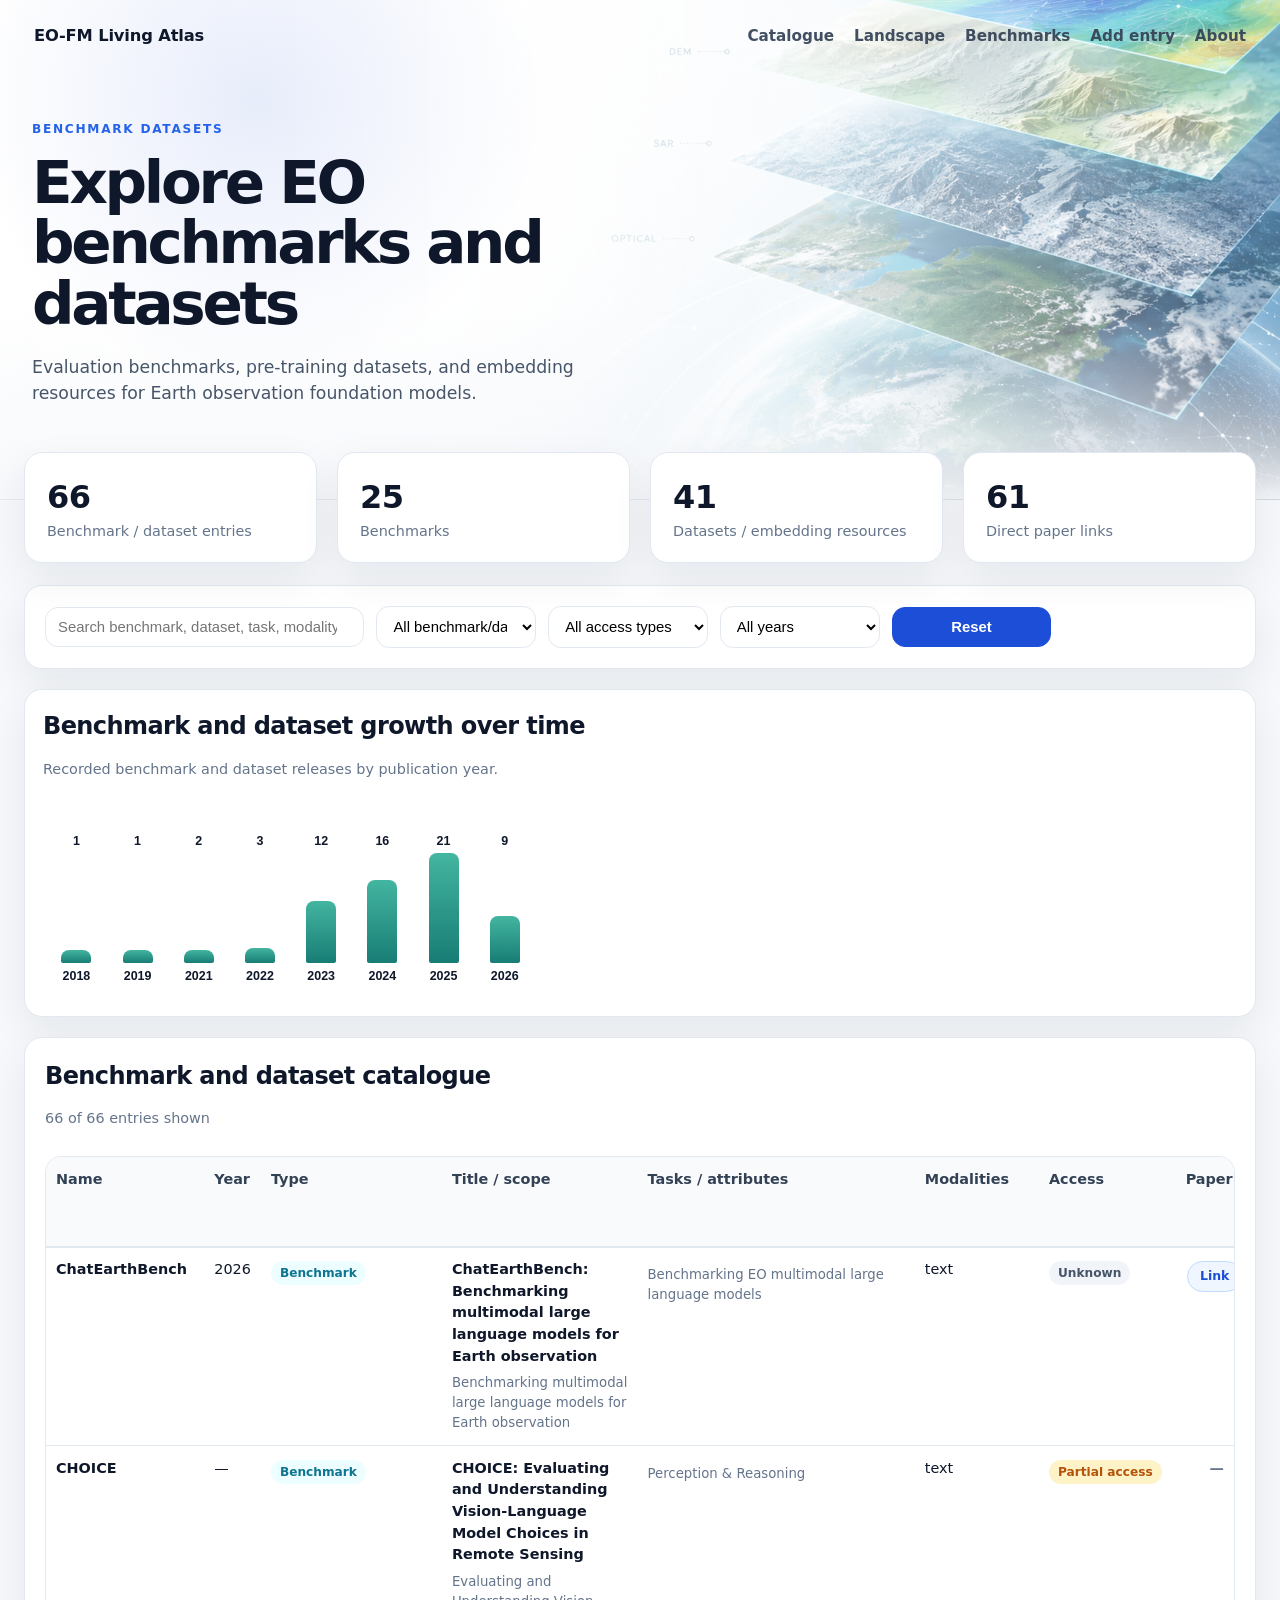
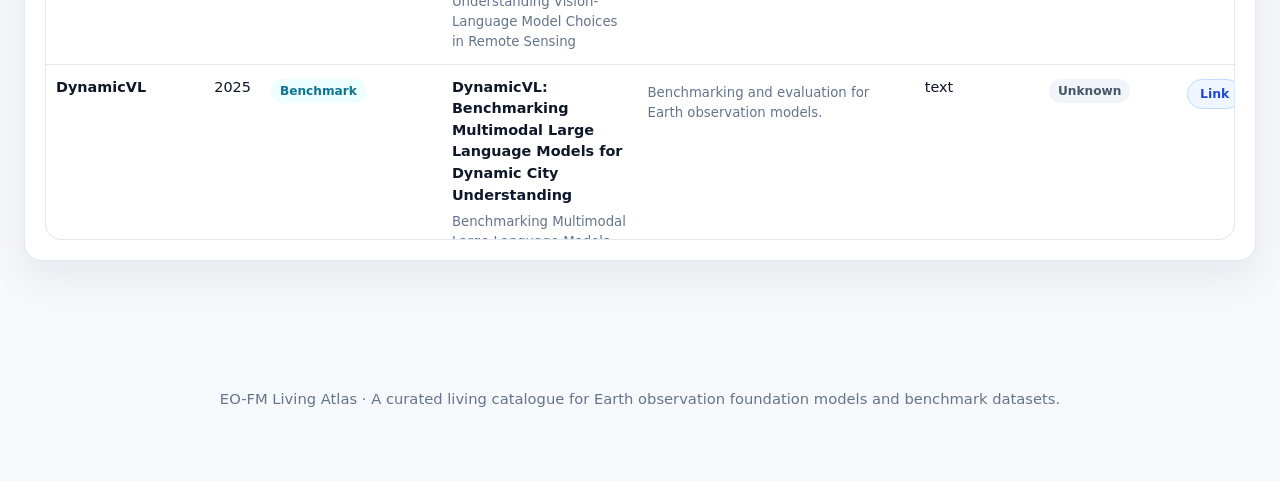
==== benchmarks-fixed.html @ 4a4c84ed "Add files via upload" ====
<!doctype html>
<html lang="en">
<head>
  <meta charset="utf-8">
  <meta name="viewport" content="width=device-width, initial-scale=1">
  <title>Benchmarks · EO-FM Living Atlas</title>
  <link rel="stylesheet" href="style.css">
</head>
<body>
  <header class="hero">
    <nav class="nav">
      <div class="brand">EO-FM Living Atlas</div>
      <div class="links">
        <a href="index.html">Catalogue</a>
        <a href="landscape.html">Landscape</a>
        <a href="benchmarks.html">Benchmarks</a>
        <a href="submit.html">Add entry</a>
        <a href="method.html">About</a>
      </div>
    </nav>

    <div class="hero-content">
      <p class="eyebrow">Benchmark datasets</p>
      <h1>Explore EO benchmarks and datasets</h1>
      <p class="subtitle">
        Evaluation benchmarks, pre-training datasets, and embedding resources
        for Earth observation foundation models.
      </p>
    </div>
  </header>

  <main class="container">
    <section class="stats" id="benchmarkStats"></section>

    <section class="panel controls-panel">
      <div class="toolbar">
        <input
          id="benchmarkSearch"
          type="search"
          placeholder="Search benchmark, dataset, task, modality, paper..."
        >
        <select id="typeFilter">
          <option value="">All benchmark/dataset types</option>
        </select>
        <select id="accessFilter">
          <option value="">All access types</option>
        </select>
        <select id="benchmarkYearFilter">
          <option value="">All years</option>
        </select>
        <button id="benchmarkResetBtn">Reset</button>
      </div>
    </section>

    <section class="panel timeline-panel">
      <div class="table-headline">
        <div>
          <h2>Benchmark and dataset growth over time</h2>
          <p class="muted">
            Recorded benchmark and dataset releases by publication year.
          </p>
        </div>
      </div>
      <div id="benchmarkTimeline" class="timeline-bars"></div>
    </section>

    <section class="panel table-panel full-width-panel">
      <div class="table-headline">
        <div>
          <h2>Benchmark and dataset catalogue</h2>
          <p id="benchmarkResultCount" class="muted"></p>
        </div>
      </div>

      <div class="table-wrap">
        <table id="benchmarksTable" class="benchmarks-table">
          <thead>
            <tr>
              <th>Name</th>
              <th>Year</th>
              <th>Type</th>
              <th>Title / scope</th>
              <th>Tasks / attributes</th>
              <th>Modalities</th>
              <th>Access</th>
              <th>Paper</th>
              <th>Code</th>
              <th>Dataset / project</th>
            </tr>
          </thead>
          <tbody></tbody>
        </table>
      </div>
    </section>
  </main>

  <footer>
    <p>
      EO-FM Living Atlas · A curated living catalogue for Earth observation
      foundation models and benchmark datasets.
    </p>
  </footer>

  <script src="benchmarks.js?v=20260707-4"></script>

  <script>
    (() => {
      const uniqueSorted = values =>
        [...new Set(values.filter(Boolean))]
          .sort((a, b) => String(a).localeCompare(String(b)));

      const normalizedAccess = entry => {
        const value = String(entry?.access || "").toLowerCase();

        if (value.includes("partial")) return "partial";
        if (value.includes("closed")) return "closed";
        if (value.includes("open")) return "open";
        return "unknown";
      };

      const accessNames = {
        open: "Open source",
        partial: "Partial access",
        closed: "Closed source",
        unknown: "Unknown"
      };

      buildFilters = function () {
        els.typeFilter.innerHTML =
          '<option value="">All benchmark/dataset types</option>';

        els.accessFilter.innerHTML =
          '<option value="">All access types</option>';

        els.yearFilter.innerHTML =
          '<option value="">All years</option>';

        const types = uniqueSorted(
          state.data.map(entry => entry.benchmark_type)
        );

        const accessTypes = uniqueSorted(
          state.data.map(normalizedAccess)
        );

        const years = [...new Set(
          state.data
            .map(entry => entry.publication_year)
            .filter(Boolean)
        )].sort((a, b) => b - a);

        for (const type of types) {
          els.typeFilter.insertAdjacentHTML(
            "beforeend",
            `<option value="${escapeHtml(type)}">${escapeHtml(type)}</option>`
          );
        }

        for (const access of accessTypes) {
          els.accessFilter.insertAdjacentHTML(
            "beforeend",
            `<option value="${access}">${accessNames[access]}</option>`
          );
        }

        for (const year of years) {
          els.yearFilter.insertAdjacentHTML(
            "beforeend",
            `<option value="${year}">${year}</option>`
          );
        }
      };

      applyFilters = function () {
        const query = els.search.value.trim().toLowerCase();
        const type = els.typeFilter.value;
        const access = els.accessFilter.value;
        const year = els.yearFilter.value;

        state.filtered = state.data.filter(entry => {
          if (query && !rowText(entry).includes(query)) return false;
          if (type && entry.benchmark_type !== type) return false;
          if (access && normalizedAccess(entry) !== access) return false;
          if (year && String(entry.publication_year || "") !== year) return false;
          return true;
        });

        renderTable();
      };

      renderTable = function () {
        els.tbody.innerHTML = "";
        els.resultCount.textContent =
          `${state.filtered.length} of ${state.data.length} entries shown`;

        for (const entry of state.filtered) {
          const row = document.createElement("tr");
          const datasetUrl = entry.dataset_url || entry.project_url;

          row.innerHTML = `
            <td class="name">
              <span>${escapeHtml(entry.name)}</span>
            </td>

            <td>${escapeHtml(entry.publication_year || "—")}</td>

            <td>
              ${tag(entry.benchmark_type || "Unknown", "paradigm")}
            </td>

            <td>
              <strong>${escapeHtml(truncate(entry.title, 120))}</strong>
              <div class="task-preview">
                ${escapeHtml(truncate(entry.scope, 150))}
              </div>
            </td>

            <td class="tasks-cell">
              <div class="task-preview">
                ${escapeHtml(truncate(entry.tasks, 180))}
              </div>
            </td>

            <td>
              ${escapeHtml(truncate(entry.modalities, 90))}
            </td>

            <td>
              ${tag(accessNames[normalizedAccess(entry)], normalizedAccess(entry))}
            </td>

            <td class="single-link">
              ${linkButton("Link", entry.paper_url)}
            </td>

            <td class="single-link">
              ${linkButton("Link", entry.code_url)}
            </td>

            <td class="single-link">
              ${linkButton("Link", datasetUrl)}
            </td>
          `;

          els.tbody.appendChild(row);
        }
      };
    })();
  </script>
</body>
</html>
---- style.css ----
:root {
  --bg: #f6f8fb;
  --card: #ffffff;
  --ink: #0f172a;
  --muted: #64748b;
  --line: #e2e8f0;
  --soft: #eef2ff;
  --accent: #1d4ed8;
  --accent-dark: #1e40af;
  --tag: #f1f5f9;
  --green: #15803d;
  --amber: #b45309;
  --red: #b91c1c;
  --violet: #6d28d9;
}

* { box-sizing: border-box; }

body {
  margin: 0;
  font-family: Inter, ui-sans-serif, system-ui, -apple-system, BlinkMacSystemFont, "Segoe UI", sans-serif;
  color: var(--ink);
  background:
    linear-gradient(180deg, rgba(246,248,251,0.94), rgba(246,248,251,1) 520px),
    url("assets/hero-eo-layers.png") top center / 100% auto no-repeat,
    var(--bg);
  line-height: 1.5;
}

a { color: var(--accent); text-decoration: none; }
a:hover { text-decoration: underline; }

.hero {
  position: relative;
  overflow: hidden;
  isolation: isolate;
  color: var(--ink);
  padding: 22px 28px 72px;
  min-height: 380px;
  background:
    linear-gradient(90deg, rgba(255,255,255,0.98) 0%, rgba(255,255,255,0.94) 38%, rgba(255,255,255,0.58) 62%, rgba(255,255,255,0.12) 100%),
    url("assets/hero-eo-layers.png") right center / cover no-repeat;
  border-bottom: 1px solid rgba(226,232,240,0.9);
}

.hero::after {
  content: "";
  position: absolute;
  inset: 0;
  z-index: -1;
  background:
    radial-gradient(circle at 20% 20%, rgba(29,78,216,0.10), transparent 26%),
    linear-gradient(180deg, rgba(255,255,255,0) 62%, rgba(246,248,251,0.98) 100%);
  pointer-events: none;
}

.nav {
  display: flex;
  align-items: center;
  justify-content: space-between;
  gap: 24px;
  max-width: 1480px;
  margin: 0 auto;
}

.brand { font-weight: 850; letter-spacing: 0.02em; font-size: 1.1rem; }
.links { display: flex; flex-wrap: wrap; gap: 16px; font-size: 0.95rem; }
.links a { color: #334155; font-weight: 750; }
.links a:hover { color: var(--accent); }

.hero-content { max-width: 1480px; margin: 46px auto 0; }
.eyebrow { text-transform: uppercase; letter-spacing: 0.12em; font-weight: 800; color: #1d4ed8; font-size: 0.78rem; margin: 0 0 8px; }
.eyebrow.dark { color: #475569; }

h1 { max-width: 760px; font-size: clamp(2.65rem, 5.2vw, 5.35rem); line-height: 0.98; margin: 10px 0 16px; letter-spacing: -0.055em; }
h2 { margin: 0 0 4px; }
.subtitle { max-width: 620px; font-size: 1.08rem; color: #475569; }

.container { max-width: 1480px; margin: -42px auto 70px; padding: 0 24px; position: relative; z-index: 3; }
.stats { display: grid; grid-template-columns: repeat(4, minmax(0, 1fr)); gap: 16px; margin-bottom: 18px; }
.stat-card, .panel { background: var(--card); border: 1px solid var(--line); border-radius: 20px; box-shadow: 0 16px 40px rgba(15,23,42,0.07); }
.stat-card { padding: 17px 20px; }
.stat-card .num { font-size: 1.9rem; font-weight: 850; letter-spacing: -0.02em; }
.stat-card .label, .muted { color: var(--muted); font-size: 0.9rem; }
.panel { padding: 18px; margin-bottom: 20px; }

.toolbar { display: grid; grid-template-columns: minmax(260px, 2fr) repeat(5, minmax(130px, 1fr)) auto; gap: 12px; align-items: center; }
input, select, button { border: 1px solid var(--line); border-radius: 13px; padding: 11px 12px; font-size: 0.93rem; background: white; }
button { background: var(--accent); color: white; border-color: var(--accent); font-weight: 800; cursor: pointer; }
button:hover { background: var(--accent-dark); }
button.ghost { background: #f8fafc; color: #334155; border-color: var(--line); }
button.ghost:hover { background: #eef2ff; }
.hint { color: var(--muted); margin: 12px 2px 0; font-size: 0.92rem; }

.catalogue-layout { display: grid; grid-template-columns: minmax(860px, 1fr) 420px; gap: 20px; align-items: start; }
.table-panel { min-width: 0; }
.detail-panel { position: sticky; top: 16px; max-height: calc(100vh - 32px); overflow: auto; }
.table-headline { display: flex; align-items: center; justify-content: space-between; gap: 16px; margin-bottom: 12px; }
.table-wrap { width: 100%; overflow: auto; border: 1px solid var(--line); border-radius: 16px; max-height: 76vh; }

table { border-collapse: separate; border-spacing: 0; width: 100%; min-width: 1660px; font-size: 0.91rem; }
th, td { border-bottom: 1px solid var(--line); padding: 12px 10px; vertical-align: top; text-align: left; }
th { color: #334155; background: #f8fafc; position: sticky; top: 0; z-index: 2; box-shadow: 0 1px 0 var(--line); }
tbody tr { cursor: pointer; }
tbody tr:hover { background: #f8fafc; }
tbody tr.selected { background: #eff6ff; outline: 2px solid #bfdbfe; outline-offset: -2px; }
.name { font-weight: 850; min-width: 155px; }
.name small { display: block; color: var(--muted); font-weight: 600; margin-top: 4px; }
.tasks-cell { min-width: 255px; }
.task-preview { color: var(--muted); font-size: 0.83rem; margin-top: 6px; }
.more { color: var(--muted); font-size: .78rem; }

.badge { display: inline-block; border-radius: 999px; padding: 3px 9px; margin: 2px 4px 2px 0; background: var(--tag); color: #334155; font-size: 0.76rem; white-space: nowrap; font-weight: 650; }
.badge.arch { background: #ede9fe; color: var(--violet); }
.badge.task { background: #e0f2fe; color: #075985; }
.badge.paradigm { background: #ecfeff; color: #0e7490; }
.badge.open, .badge.Open { background: #dcfce7; color: var(--green); }
.badge.partial, .badge.Partial { background: #fef3c7; color: var(--amber); }
.badge.closed, .badge.Closed { background: #fee2e2; color: var(--red); }
.badge.unknown, .badge.Unknown { background: #f1f5f9; color: #475569; }

.links-cell { min-width: 130px; }
.single-link { min-width: 82px; text-align: center; }
.empty-link { color: var(--muted); font-weight: 700; }
.link-pill { display: inline-flex; align-items: center; border: 1px solid #bfdbfe; color: #1d4ed8; background: #eff6ff; border-radius: 999px; padding: 5px 12px; margin: 2px 4px 2px 0; font-size: 0.78rem; font-weight: 800; }
.link-pill:hover { background: #dbeafe; text-decoration: none; }

.details { color: var(--ink); background: #f8fafc; border: 1px solid var(--line); border-radius: 16px; padding: 16px; }
.details.empty { color: var(--muted); }
.detail-title-row { margin-bottom: 12px; }
.detail-actions { display: flex; flex-wrap: wrap; gap: 6px; margin-bottom: 16px; }
.detail-section { border-top: 1px solid var(--line); padding-top: 12px; margin-top: 12px; }
.detail-section h3 { margin: 0 0 6px; font-size: .95rem; color: #334155; }
.detail-section p { margin: 0; }
.task-strip { margin: 4px 0 8px; }
.detail-grid { display: grid; grid-template-columns: 135px 1fr; gap: 8px 14px; margin-top: 14px; border-top: 1px solid var(--line); padding-top: 14px; }
.detail-key { font-weight: 850; color: #334155; }

footer { text-align: center; color: var(--muted); padding: 32px 20px 54px; }
.hero.small { padding-bottom: 64px; min-height: 310px; background-position: right center; }
.hero.small .hero-content { margin-top: 44px; }
.hero.small h1 { font-size: clamp(1.8rem, 3vw, 3rem); }

@media (max-width: 1180px) {
  .catalogue-layout { grid-template-columns: 1fr; }
  .detail-panel { position: relative; top: auto; max-height: none; }
  .toolbar { grid-template-columns: 1fr 1fr; }
  .toolbar input { grid-column: 1 / -1; }
}

@media (max-width: 900px) {
  .stats { grid-template-columns: repeat(2, minmax(0, 1fr)); }
  .nav { align-items: flex-start; flex-direction: column; }
}

@media (max-width: 560px) {
  .stats { grid-template-columns: 1fr; }
  .toolbar { grid-template-columns: 1fr; }
  .hero { padding-left: 18px; padding-right: 18px; }
  h1 { font-size: clamp(2.35rem, 12vw, 3.8rem); }
  .container { padding: 0 14px; }
}

.hero-actions { margin-top: 18px; }
.landscape-layout { display: grid; grid-template-columns: minmax(760px, 1fr) 390px; gap: 20px; align-items: start; }
.landscape-panel { min-width: 0; }
.landscape-toolbar { grid-template-columns: minmax(260px, 2fr) repeat(3, minmax(130px, 1fr)) auto auto; }
.check { display: flex; align-items: center; gap: 8px; color: #334155; font-weight: 750; font-size: 0.9rem; white-space: nowrap; }
.check input { width: auto; padding: 0; }
.plot-wrap { width: 100%; overflow: auto; border: 1px solid var(--line); border-radius: 18px; background: #fff; }
#landscapePlot { display: block; width: 100%; min-width: 860px; min-height: 560px; }
.axis-label { fill: #64748b; font-size: 13px; font-weight: 700; }
.axis-title { fill: #334155; font-size: 14px; font-weight: 850; letter-spacing: .01em; }
.landscape-point { stroke: #fff; stroke-width: 2.5px; cursor: pointer; opacity: .9; transition: opacity .15s ease, transform .15s ease; }
.model-node:hover .landscape-point { opacity: 1; stroke-width: 3.5px; }
.selected-point .landscape-point { stroke: #0f172a; stroke-width: 4px; }
.point-open { fill: #22c55e; }
.point-partial { fill: #f59e0b; }
.point-closed { fill: #ef4444; }
.point-unknown { fill: #64748b; }
.point-label { fill: #0f172a; font-size: 12px; font-weight: 850; paint-order: stroke; stroke: rgba(255,255,255,.96); stroke-width: 4px; stroke-linejoin: round; pointer-events: none; }
.legend { display: flex; flex-wrap: wrap; gap: 10px; align-items: center; justify-content: flex-end; }
.legend-item { display: inline-flex; align-items: center; gap: 6px; color: #475569; font-size: .84rem; font-weight: 750; }
.legend-dot { width: 11px; height: 11px; display: inline-block; border-radius: 999px; border: 2px solid white; box-shadow: 0 0 0 1px #cbd5e1; }
.landscape-detail-panel { position: sticky; top: 16px; }
@media (max-width: 1180px) {
  .landscape-layout { grid-template-columns: 1fr; }
  .landscape-toolbar { grid-template-columns: 1fr 1fr; }
  .landscape-toolbar input { grid-column: 1 / -1; }
}
@media (max-width: 680px) {
  .landscape-toolbar { grid-template-columns: 1fr; }
  .legend { justify-content: flex-start; }
}


/* Dynamic landscape view */
.axis-control-grid {
  display: grid;
  grid-template-columns: minmax(220px, 1fr) minmax(220px, 1fr) minmax(320px, 2fr);
  gap: 12px;
  align-items: end;
  margin-bottom: 12px;
}
.control-label {
  display: grid;
  gap: 6px;
  color: #475569;
  font-size: 0.78rem;
  font-weight: 850;
  text-transform: uppercase;
  letter-spacing: .08em;
}
.control-label input,
.control-label select { width: 100%; }
.dynamic-toolbar {
  grid-template-columns: repeat(5, minmax(135px, 1fr)) auto auto;
}
.improved-landscape-layout {
  grid-template-columns: minmax(820px, 1fr) 410px;
}
.improved-landscape-panel { padding: 20px; }
.landscape-headline { align-items: flex-start; }
.improved-plot-wrap {
  height: min(72vh, 760px);
  min-height: 640px;
  overflow: hidden;
  background: linear-gradient(180deg, #ffffff, #f8fbff);
}
#landscapePlot {
  display: block;
  width: 100%;
  height: 100%;
  min-width: 0;
  min-height: 0;
}
.grid-line { stroke: #e5edf7; stroke-width: 1; }
.axis-line { stroke: #94a3b8; stroke-width: 1.2; }
.empty-plot-text { fill: #64748b; font-size: 18px; font-weight: 800; }
.hit-ring { fill: transparent; stroke: transparent; cursor: pointer; }
.landscape-point {
  stroke: #ffffff;
  stroke-width: 2.8px;
  cursor: pointer;
  opacity: .88;
  transition: opacity .15s ease, transform .15s ease;
}
.model-node:hover .landscape-point { opacity: 1; stroke-width: 4px; }
.selected-point .landscape-point { stroke: #0f172a; stroke-width: 4.4px; }
.point-open { fill: #16a34a; }
.point-partial { fill: #f59e0b; }
.point-closed { fill: #ef4444; }
.point-unknown { fill: #64748b; }
.legend-dot.point-open { background: #16a34a; }
.legend-dot.point-partial { background: #f59e0b; }
.legend-dot.point-closed { background: #ef4444; }
.legend-dot.point-unknown { background: #64748b; }
.legend {
  gap: 12px 14px;
  justify-content: flex-end;
  line-height: 1.2;
}
.legend-item {
  background: #f8fafc;
  border: 1px solid #e2e8f0;
  border-radius: 999px;
  padding: 5px 9px;
}
.point-label {
  fill: #0f172a;
  font-size: 12px;
  font-weight: 850;
  paint-order: stroke;
  stroke: rgba(255,255,255,.98);
  stroke-width: 4px;
  stroke-linejoin: round;
  pointer-events: none;
}
.axis-label { fill: #64748b; font-size: 13px; font-weight: 750; }
.axis-title { fill: #334155; font-size: 14px; font-weight: 900; letter-spacing: .01em; }
@media (max-width: 1180px) {
  .axis-control-grid { grid-template-columns: 1fr 1fr; }
  .axis-control-grid .wide { grid-column: 1 / -1; }
  .improved-landscape-layout { grid-template-columns: 1fr; }
  .dynamic-toolbar { grid-template-columns: 1fr 1fr; }
}
@media (max-width: 680px) {
  .axis-control-grid, .dynamic-toolbar { grid-template-columns: 1fr; }
  .axis-control-grid .wide { grid-column: auto; }
  .improved-plot-wrap { min-height: 520px; overflow-x: auto; }
  #landscapePlot { min-width: 780px; }
}


/* Symbol-coded landscape markers */
.legend-stack {
  display: grid;
  gap: 8px;
  justify-items: end;
  max-width: 680px;
}
.legend-title {
  color: #64748b;
  font-size: 0.72rem;
  font-weight: 900;
  letter-spacing: .08em;
  text-transform: uppercase;
}
.shape-legend {
  display: flex;
  flex-wrap: wrap;
  gap: 8px;
  justify-content: flex-end;
}
.family-legend-item { padding-left: 7px; }
.legend-shape { width: 18px; height: 18px; display: inline-block; overflow: visible; }
.legend-shape-mark {
  fill: #ffffff;
  stroke: #334155;
  stroke-width: 2.2px;
}
.band-label {
  fill: #94a3b8;
  font-size: 12px;
  font-weight: 900;
  letter-spacing: .03em;
  text-transform: uppercase;
}
.landscape-point {
  stroke: #ffffff;
  stroke-width: 2.9px;
  cursor: pointer;
  opacity: .91;
  transition: opacity .15s ease, stroke-width .15s ease;
}
.model-node:hover .landscape-point { opacity: 1; stroke-width: 4px; }
.selected-point .landscape-point { stroke: #0f172a; stroke-width: 4.4px; }
@media (max-width: 1180px) {
  .legend-stack { justify-items: start; }
  .shape-legend { justify-content: flex-start; }
}
@media (max-width: 680px) {
  .dynamic-toolbar { grid-template-columns: 1fr; }
}

/* v8: fixed interactive landscape controls and reliable legends */
.compact-landscape-controls { margin-top: -18px; }
.filter-only-toolbar {
  display: grid;
  grid-template-columns: minmax(260px, 1.4fr) repeat(5, minmax(145px, 1fr)) auto auto;
  gap: 10px;
  align-items: center;
}
.landscape-headline-v8 {
  display: grid;
  grid-template-columns: minmax(260px, 1fr) auto;
  gap: 20px;
  align-items: start;
}
.axis-picker-card {
  display: grid;
  grid-template-columns: minmax(190px, 1fr) minmax(190px, 1fr);
  gap: 10px;
  align-items: end;
  padding: 10px;
  border: 1px solid #dbe7f3;
  background: linear-gradient(180deg, #ffffff, #f8fbff);
  border-radius: 16px;
  box-shadow: 0 10px 24px rgba(15, 23, 42, .05);
}
.axis-picker-card label {
  display: grid;
  gap: 5px;
  color: #475569;
  font-size: .72rem;
  font-weight: 900;
  text-transform: uppercase;
  letter-spacing: .08em;
}
.axis-picker-card select { width: 100%; min-height: 42px; }
.legend-grid-v8 {
  display: grid;
  grid-template-columns: minmax(250px, .85fr) minmax(420px, 1.15fr);
  gap: 12px;
  margin: 12px 0 14px;
}
.legend-card-v8 {
  border: 1px solid #e2e8f0;
  background: #ffffff;
  border-radius: 16px;
  padding: 10px 12px;
}
.legend-card-v8 .legend-title {
  color: #64748b;
  font-size: .72rem;
  font-weight: 900;
  letter-spacing: .08em;
  text-transform: uppercase;
  margin-bottom: 8px;
}
.legend-card-v8 .legend,
.legend-card-v8 .shape-legend {
  justify-content: flex-start;
  gap: 8px;
}
.legend-card-v8 .legend-item {
  background: #f8fafc;
  border: 1px solid #e2e8f0;
  border-radius: 999px;
  padding: 5px 8px;
  color: #334155;
  font-size: .8rem;
  font-weight: 800;
}
.legend-card-v8 .legend-dot {
  width: 12px;
  height: 12px;
  display: inline-block;
  border-radius: 999px;
  box-shadow: 0 0 0 2px #fff, 0 0 0 3px #cbd5e1;
}
.legend-card-v8 .legend-shape { width: 18px; height: 18px; flex: 0 0 auto; }
.legend-shape-mark { vector-effect: non-scaling-stroke; }
.landscape-point { vector-effect: non-scaling-stroke; }
.improved-plot-wrap { min-height: 680px; height: min(78vh, 820px); }
#landscapePlot { overflow: visible; }
@media (max-width: 1280px) {
  .filter-only-toolbar { grid-template-columns: 1fr 1fr; }
  .filter-only-toolbar input { grid-column: 1 / -1; }
  .landscape-headline-v8 { grid-template-columns: 1fr; }
  .axis-picker-card { max-width: 620px; }
  .legend-grid-v8 { grid-template-columns: 1fr; }
}
@media (max-width: 680px) {
  .filter-only-toolbar, .axis-picker-card { grid-template-columns: 1fr; }
  .improved-plot-wrap { min-height: 540px; overflow-x: auto; }
  #landscapePlot { min-width: 860px; }
}


/* v11 concise editorial polish */
.hero-content, .nav { max-width: 1420px; }
.hero-content { padding-right: min(42vw, 640px); }
.hero.small { min-height: 245px; padding-bottom: 50px; }
.hero.small .hero-content { margin-top: 30px; padding-right: min(44vw, 620px); }
.hero.small h1 { max-width: 620px; font-size: clamp(2.0rem, 3.2vw, 3.35rem); letter-spacing: -0.045em; }
.hero.small .subtitle { max-width: 460px; }
.subtitle { margin-top: 0; }
.compact-note { color: #475569; font-size: .96rem; }
.method-grid { display: grid; grid-template-columns: repeat(2, minmax(0, 1fr)); gap: 16px; margin-bottom: 20px; }
.method-card { margin-bottom: 0; min-height: 132px; }
.method-card p { margin: 8px 0 0; color: #475569; }
.compact-list { margin: 8px 0 0; padding-left: 20px; color: #475569; }
.compact-list li { margin: 5px 0; }
footer { padding-top: 22px; }
@media (max-width: 900px) {
  .hero-content, .hero.small .hero-content { padding-right: 0; }
  .method-grid { grid-template-columns: 1fr; }
}

/* v12 editorial clean-up: balanced headers, fewer repeats, calmer spacing */
.nav,
.hero-content,
.container {
  max-width: 1320px;
}
.nav {
  padding: 0 2px;
}
.brand {
  font-size: 1.02rem;
  letter-spacing: -0.01em;
}
.links {
  gap: 20px;
}
.links a {
  text-decoration: none;
  opacity: .92;
}
.links a:hover {
  text-decoration: none;
  opacity: 1;
}
.hero {
  min-height: 420px;
  padding: 24px 32px 92px;
  background:
    linear-gradient(90deg, rgba(255,255,255,0.99) 0%, rgba(255,255,255,0.96) 36%, rgba(255,255,255,0.67) 60%, rgba(255,255,255,0.15) 100%),
    url("assets/hero-eo-layers.png") right center / cover no-repeat;
}
.hero-content {
  margin: 72px auto 0;
  padding-right: min(44vw, 560px);
}
.hero-content .eyebrow {
  margin-bottom: 14px;
  color: #2563eb;
  font-size: .76rem;
  letter-spacing: .14em;
}
h1 {
  max-width: 690px;
  font-size: clamp(3rem, 4.65vw, 4.55rem);
  line-height: 1.02;
  letter-spacing: -0.055em;
  margin: 0 0 20px;
}
.subtitle {
  max-width: 560px;
  font-size: 1.08rem;
  color: #475569;
  margin-bottom: 0;
}
.hero-actions { margin-top: 22px; }
.container {
  margin-top: -48px;
}
.stats {
  gap: 20px;
  margin-bottom: 22px;
}
.stat-card, .panel {
  border-radius: 18px;
}
.stat-card {
  padding: 20px 22px;
}
.stat-card .num {
  font-size: 2rem;
}
.controls-panel,
.table-panel,
.detail-panel,
.landscape-panel {
  padding: 20px;
}
.toolbar {
  gap: 12px;
}
.hint {
  margin-top: 10px;
  font-size: .9rem;
}
.table-headline h2,
.landscape-headline h2,
.panel h2 {
  letter-spacing: -0.025em;
}
.hero.small {
  min-height: 310px;
  padding-bottom: 74px;
}
.hero.small .hero-content {
  margin-top: 58px;
  padding-right: min(45vw, 560px);
}
.hero.small h1 {
  max-width: 700px;
  font-size: clamp(2.45rem, 4.1vw, 4.1rem);
  line-height: 1.04;
  margin-bottom: 16px;
}
.hero.small .subtitle {
  max-width: 560px;
  font-size: 1.05rem;
}
.method-grid {
  gap: 18px;
}
.method-card {
  min-height: 116px;
  padding: 22px;
}
.compact-note {
  padding: 18px 22px;
}
footer {
  padding: 42px 20px 56px;
  font-size: .92rem;
}
@media (max-width: 900px) {
  .hero,
  .hero.small {
    min-height: auto;
    padding-bottom: 80px;
  }
  .hero-content,
  .hero.small .hero-content {
    margin-top: 48px;
    padding-right: 0;
  }
  h1 {
    font-size: clamp(2.7rem, 11vw, 4.1rem);
  }
  .hero.small h1 {
    font-size: clamp(2.3rem, 10vw, 3.6rem);
  }
}
@media (max-width: 560px) {
  .hero, .hero.small { padding-left: 18px; padding-right: 18px; }
  .container { padding: 0 14px; }
}


/* v13: curated landscape fields and cleaner method page */
.method-hero {
  min-height: 275px;
  padding-bottom: 64px;
}
.method-hero .hero-content {
  margin-top: 46px;
  padding-right: min(42vw, 520px);
}
.method-hero h1 {
  max-width: 540px;
  font-size: clamp(2.25rem, 3.2vw, 3.4rem) !important;
  line-height: 1.05;
}
.method-container {
  margin-top: -36px;
}
.refined-method-grid {
  grid-template-columns: repeat(3, minmax(0, 1fr));
  gap: 16px;
}
.refined-method-grid .method-card {
  min-height: 132px;
  padding: 22px;
}
.refined-method-grid .method-card h2 {
  font-size: 1.12rem;
  margin-bottom: 8px;
}
.refined-method-grid .method-card p {
  font-size: .96rem;
  line-height: 1.48;
}
.method-note {
  max-width: 100%;
}
@media (max-width: 1100px) {
  .refined-method-grid { grid-template-columns: repeat(2, minmax(0, 1fr)); }
}
@media (max-width: 720px) {
  .refined-method-grid { grid-template-columns: 1fr; }
  .method-hero .hero-content { padding-right: 0; }
}

/* v14: method page as curation workflow */
.method-hero-workflow h1 {
  max-width: 660px;
}
.method-workflow-container {
  margin-top: -42px;
}
.method-workflow-card {
  padding: 26px;
  margin-bottom: 22px;
}
.method-section-head {
  max-width: 720px;
  margin-bottom: 22px;
}
.method-section-head h2 {
  font-size: clamp(1.45rem, 2vw, 2rem);
  margin: 6px 0 0;
  letter-spacing: -0.035em;
}
.workflow-steps {
  display: grid;
  grid-template-columns: repeat(4, minmax(0, 1fr));
  gap: 14px;
}
.workflow-steps article {
  border: 1px solid var(--line);
  border-radius: 16px;
  padding: 18px;
  background: linear-gradient(180deg, rgba(248,250,252,.9), rgba(255,255,255,.95));
}
.workflow-steps span {
  display: inline-flex;
  width: 28px;
  height: 28px;
  align-items: center;
  justify-content: center;
  border-radius: 999px;
  background: #eaf2ff;
  color: #1d4ed8;
  font-weight: 900;
  font-size: .82rem;
  margin-bottom: 14px;
}
.workflow-steps h3 {
  margin: 0 0 8px;
  font-size: 1.04rem;
  letter-spacing: -0.02em;
}
.workflow-steps p {
  margin: 0;
  color: #475569;
  line-height: 1.5;
  font-size: .95rem;
}
.method-info-grid {
  display: grid;
  grid-template-columns: repeat(2, minmax(0, 1fr));
  gap: 18px;
  margin-bottom: 22px;
}
.method-card-rich {
  min-height: 150px;
  padding: 24px;
}
.method-card-rich h2 {
  font-size: 1.22rem;
  margin-bottom: 10px;
}
.method-card-rich p {
  color: #475569;
  line-height: 1.55;
}
.method-complete-row {
  display: grid;
  grid-template-columns: minmax(220px, 0.7fr) minmax(0, 1.3fr);
  gap: 22px;
  align-items: start;
  padding: 24px 26px;
}
.method-complete-row h2 {
  font-size: clamp(1.25rem, 1.8vw, 1.7rem);
  margin: 6px 0 0;
}
.method-complete-row ul {
  margin: 0;
  padding-left: 20px;
  color: #475569;
  columns: 2;
  column-gap: 36px;
}
.method-complete-row li {
  margin: 0 0 9px;
  break-inside: avoid;
}
.automation-flow {
  display: grid;
  grid-template-columns: repeat(6, minmax(0, 1fr));
  gap: 10px;
  align-items: stretch;
}
.automation-flow article {
  position: relative;
  border: 1px solid var(--line);
  border-radius: 8px;
  padding: 16px 14px 15px;
  background: #fff;
}
.automation-flow article:not(:last-child)::after {
  content: "→";
  position: absolute;
  right: -12px;
  top: 22px;
  color: #64748b;
  font-weight: 900;
  z-index: 2;
}
.automation-flow span {
  display: inline-flex;
  width: 26px;
  height: 26px;
  align-items: center;
  justify-content: center;
  border-radius: 999px;
  background: #eaf2ff;
  color: #1d4ed8;
  font-weight: 900;
  font-size: .78rem;
  margin-bottom: 12px;
}
.automation-flow h3,
.strategy-grid h3 {
  margin: 0 0 8px;
  font-size: 1rem;
  letter-spacing: 0;
}
.automation-flow p,
.strategy-grid p {
  margin: 0;
  color: #475569;
  line-height: 1.5;
  font-size: .92rem;
}
.method-strategy {
  padding: 26px;
}
.strategy-grid {
  display: grid;
  grid-template-columns: repeat(2, minmax(0, 1fr));
  gap: 16px;
}
.strategy-grid article {
  border: 1px solid var(--line);
  border-radius: 8px;
  padding: 18px;
  background: #f8fafc;
}
@media (max-width: 1100px) {
  .workflow-steps { grid-template-columns: repeat(2, minmax(0, 1fr)); }
  .automation-flow { grid-template-columns: repeat(3, minmax(0, 1fr)); }
  .automation-flow article::after { display: none; }
}
@media (max-width: 780px) {
  .workflow-steps,
  .automation-flow,
  .method-info-grid,
  .method-complete-row,
  .strategy-grid { grid-template-columns: 1fr; }
  .method-complete-row ul { columns: 1; }
}

/* Benchmark page */
.full-width-panel { width: 100%; }
.benchmarks-table { min-width: 1380px; }
.compact-hero .hero-content.narrow { max-width: 900px; }


.timeline-panel{margin-bottom:1.25rem}.timeline-bars{display:flex;align-items:flex-end;gap:.45rem;min-height:170px;overflow-x:auto;padding:1rem .4rem .25rem}.timeline-item{display:grid;grid-template-rows:auto 110px auto;align-items:end;gap:.35rem;min-width:52px;border:0;background:transparent;cursor:pointer;color:inherit}.timeline-bar{display:block;width:30px;max-height:110px;justify-self:center;border-radius:8px 8px 2px 2px;background:linear-gradient(180deg,#43b5a0,#187d75)}.timeline-count,.timeline-year{font-size:.78rem;text-align:center}.timeline-count{font-weight:700}.badge.reviewed{background:#daf4e8;color:#176246}.badge.inferred{background:#fff0cf;color:#79520a}.catalogue-layout table,.benchmarks-table{font-size:.9rem}
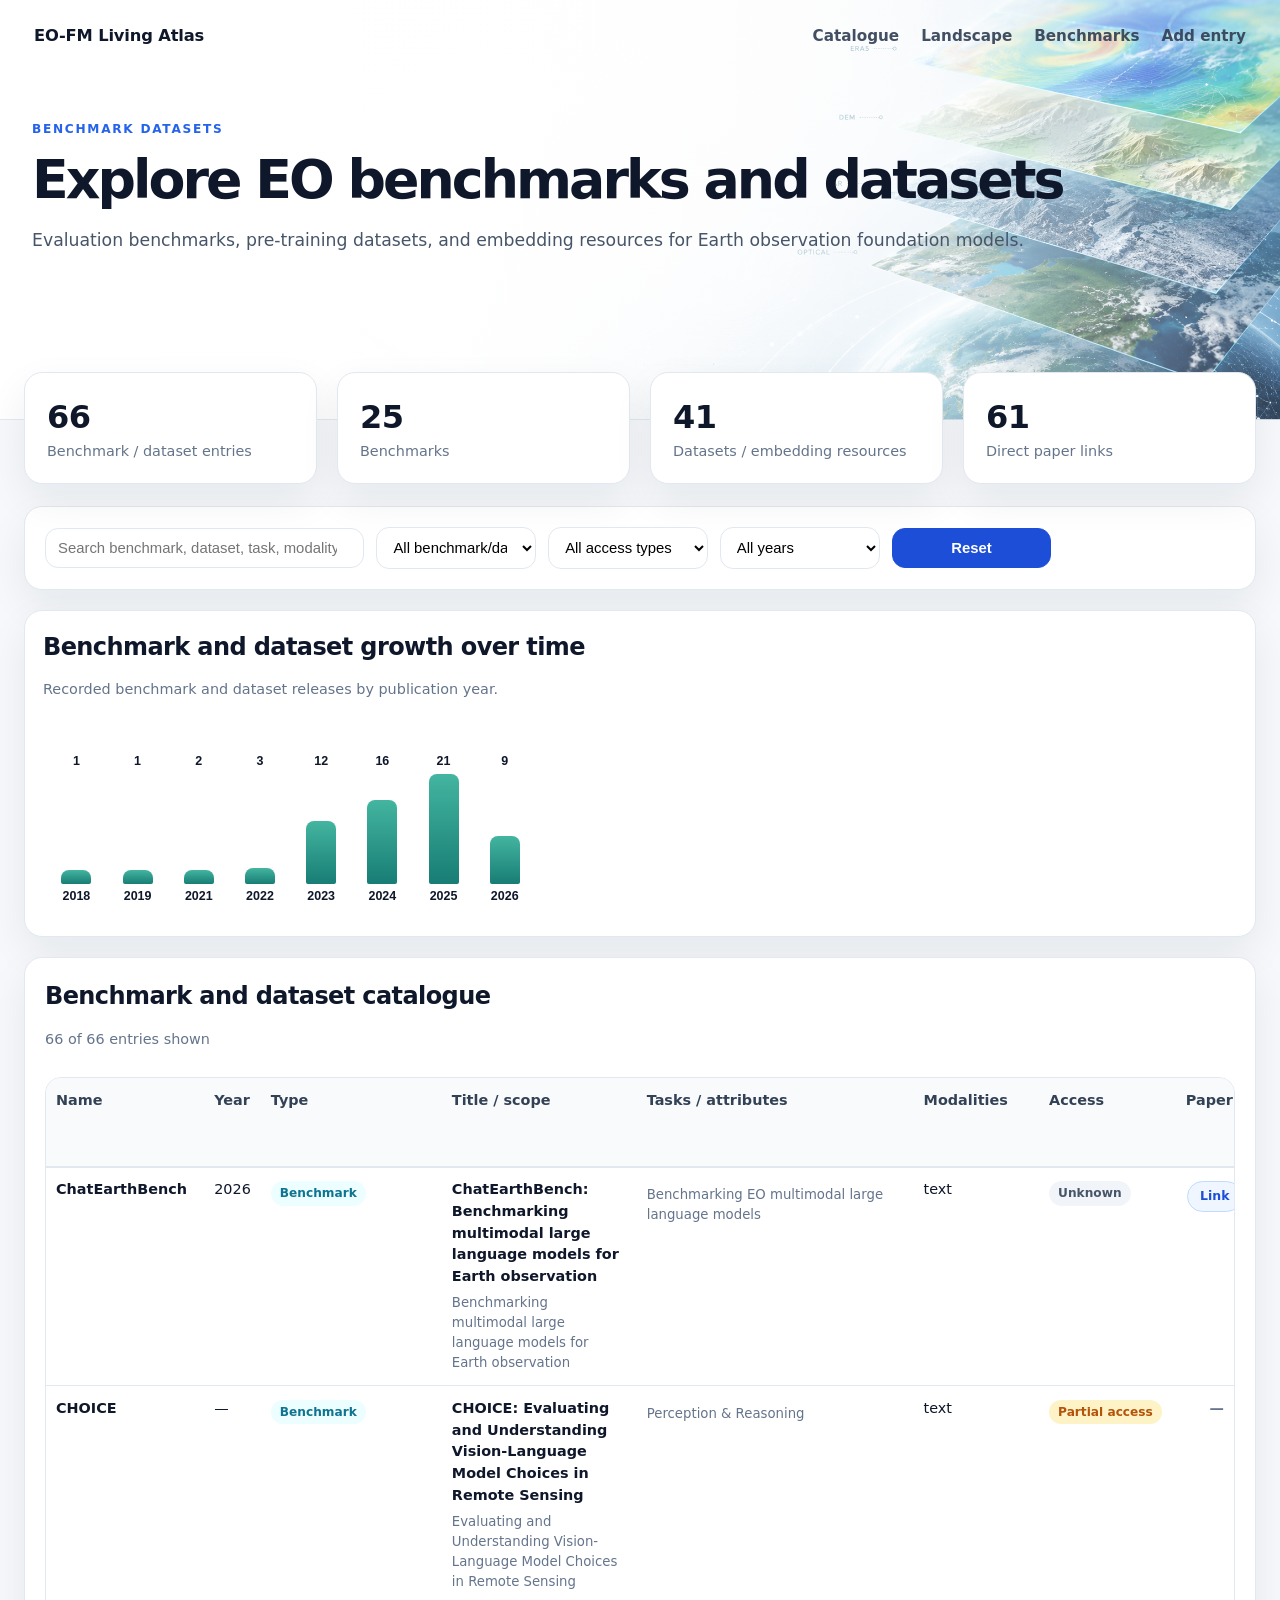
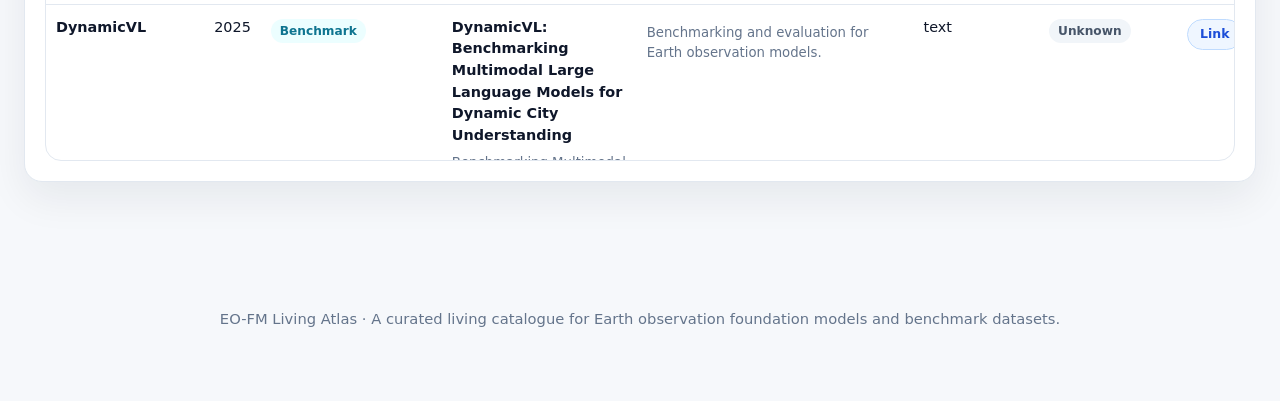
==== commit 115305de: "polish header layout and landscape axis" ====
--- a/benchmarks-fixed.html
+++ b/benchmarks-fixed.html
@@ -15,7 +15,6 @@
         <a href="landscape.html">Landscape</a>
         <a href="benchmarks.html">Benchmarks</a>
         <a href="submit.html">Add entry</a>
-        <a href="method.html">About</a>
       </div>
     </nav>
 
--- a/style.css
+++ b/style.css
@@ -20,11 +20,25 @@
   margin: 0;
   font-family: Inter, ui-sans-serif, system-ui, -apple-system, BlinkMacSystemFont, "Segoe UI", sans-serif;
   color: var(--ink);
+  background: var(--bg);
+  line-height: 1.5;
+  position: relative;
+  min-height: 100vh;
+}
+
+body::before {
+  content: "";
+  position: fixed;
+  inset: 0;
+  z-index: -2;
   background:
-    linear-gradient(180deg, rgba(246,248,251,0.94), rgba(246,248,251,1) 520px),
-    url("assets/hero-eo-layers.png") top center / 100% auto no-repeat,
-    var(--bg);
-  line-height: 1.5;
+    linear-gradient(
+      180deg,
+      rgba(246, 248, 251, 0.90),
+      rgba(246, 248, 251, 1) 520px
+    ),
+    url("assets/hero-eo-layers.png") top right / cover no-repeat;
+  pointer-events: none;
 }
 
 a { color: var(--accent); text-decoration: none; }
@@ -38,22 +52,15 @@
   padding: 22px 28px 72px;
   min-height: 380px;
   background:
-    linear-gradient(90deg, rgba(255,255,255,0.98) 0%, rgba(255,255,255,0.94) 38%, rgba(255,255,255,0.58) 62%, rgba(255,255,255,0.12) 100%),
-    url("assets/hero-eo-layers.png") right center / cover no-repeat;
+    linear-gradient(
+      90deg,
+      rgba(255,255,255,0.98) 0%,
+      rgba(255,255,255,0.94) 38%,
+      rgba(255,255,255,0.58) 62%,
+      rgba(255,255,255,0.12) 100%
+    );
   border-bottom: 1px solid rgba(226,232,240,0.9);
 }
-
-.hero::after {
-  content: "";
-  position: absolute;
-  inset: 0;
-  z-index: -1;
-  background:
-    radial-gradient(circle at 20% 20%, rgba(29,78,216,0.10), transparent 26%),
-    linear-gradient(180deg, rgba(255,255,255,0) 62%, rgba(246,248,251,0.98) 100%);
-  pointer-events: none;
-}
-
 .nav {
   display: flex;
   align-items: center;
@@ -825,3 +832,114 @@
 
 
 .timeline-panel{margin-bottom:1.25rem}.timeline-bars{display:flex;align-items:flex-end;gap:.45rem;min-height:170px;overflow-x:auto;padding:1rem .4rem .25rem}.timeline-item{display:grid;grid-template-rows:auto 110px auto;align-items:end;gap:.35rem;min-width:52px;border:0;background:transparent;cursor:pointer;color:inherit}.timeline-bar{display:block;width:30px;max-height:110px;justify-self:center;border-radius:8px 8px 2px 2px;background:linear-gradient(180deg,#43b5a0,#187d75)}.timeline-count,.timeline-year{font-size:.78rem;text-align:center}.timeline-count{font-weight:700}.badge.reviewed{background:#daf4e8;color:#176246}.badge.inferred{background:#fff0cf;color:#79520a}.catalogue-layout table,.benchmarks-table{font-size:.9rem}
+
+/* v15: fixed hero artwork across every page
+   This final override intentionally comes last so it wins over earlier
+   page-specific hero background declarations. */
+body::before {
+  display: none;
+}
+
+.hero,
+.hero.small,
+.compact-hero,
+.method-hero,
+.method-hero-workflow {
+  background-image:
+    linear-gradient(
+      90deg,
+      rgba(255, 255, 255, 0.99) 0%,
+      rgba(255, 255, 255, 0.96) 36%,
+      rgba(255, 255, 255, 0.67) 60%,
+      rgba(255, 255, 255, 0.15) 100%
+    ),
+    url("assets/hero-eo-layers.png");
+  background-repeat: no-repeat, no-repeat;
+  background-position: left top, right top;
+  background-size: 100% 100%, auto 520px;
+}
+
+@media (max-width: 900px) {
+  .hero,
+  .hero.small,
+  .compact-hero,
+  .method-hero,
+  .method-hero-workflow {
+    background-position: left top, right top;
+    background-size: 100% 100%, auto 430px;
+  }
+}
+
+@media (max-width: 560px) {
+  .hero,
+  .hero.small,
+  .compact-hero,
+  .method-hero,
+  .method-hero-workflow {
+    background-position: left top, 72% top;
+    background-size: 100% 100%, auto 360px;
+  }
+}
+
+/* v16: keep header navigation and hero copy on one line on desktop */
+.nav {
+  flex-wrap: nowrap;
+}
+
+.links {
+  flex-wrap: nowrap;
+  white-space: nowrap;
+  gap: 22px;
+}
+
+.hero-content,
+.hero.small .hero-content,
+.compact-hero .hero-content,
+.method-hero .hero-content,
+.method-hero-workflow .hero-content {
+  max-width: 1320px;
+  padding-right: 0;
+}
+
+.hero h1,
+.hero.small h1,
+.compact-hero h1,
+.method-hero h1,
+.method-hero-workflow h1 {
+  max-width: none;
+  white-space: nowrap;
+  font-size: clamp(2.6rem, 4.2vw, 4.35rem);
+}
+
+.hero .subtitle,
+.hero.small .subtitle,
+.compact-hero .subtitle,
+.method-hero .subtitle,
+.method-hero-workflow .subtitle {
+  max-width: none;
+  white-space: nowrap;
+}
+
+@media (max-width: 900px) {
+  .nav {
+    flex-wrap: wrap;
+  }
+
+  .links {
+    flex-wrap: wrap;
+    white-space: normal;
+  }
+
+  .hero h1,
+  .hero.small h1,
+  .compact-hero h1,
+  .method-hero h1,
+  .method-hero-workflow h1,
+  .hero .subtitle,
+  .hero.small .subtitle,
+  .compact-hero .subtitle,
+  .method-hero .subtitle,
+  .method-hero-workflow .subtitle {
+    white-space: normal;
+  }
+}
